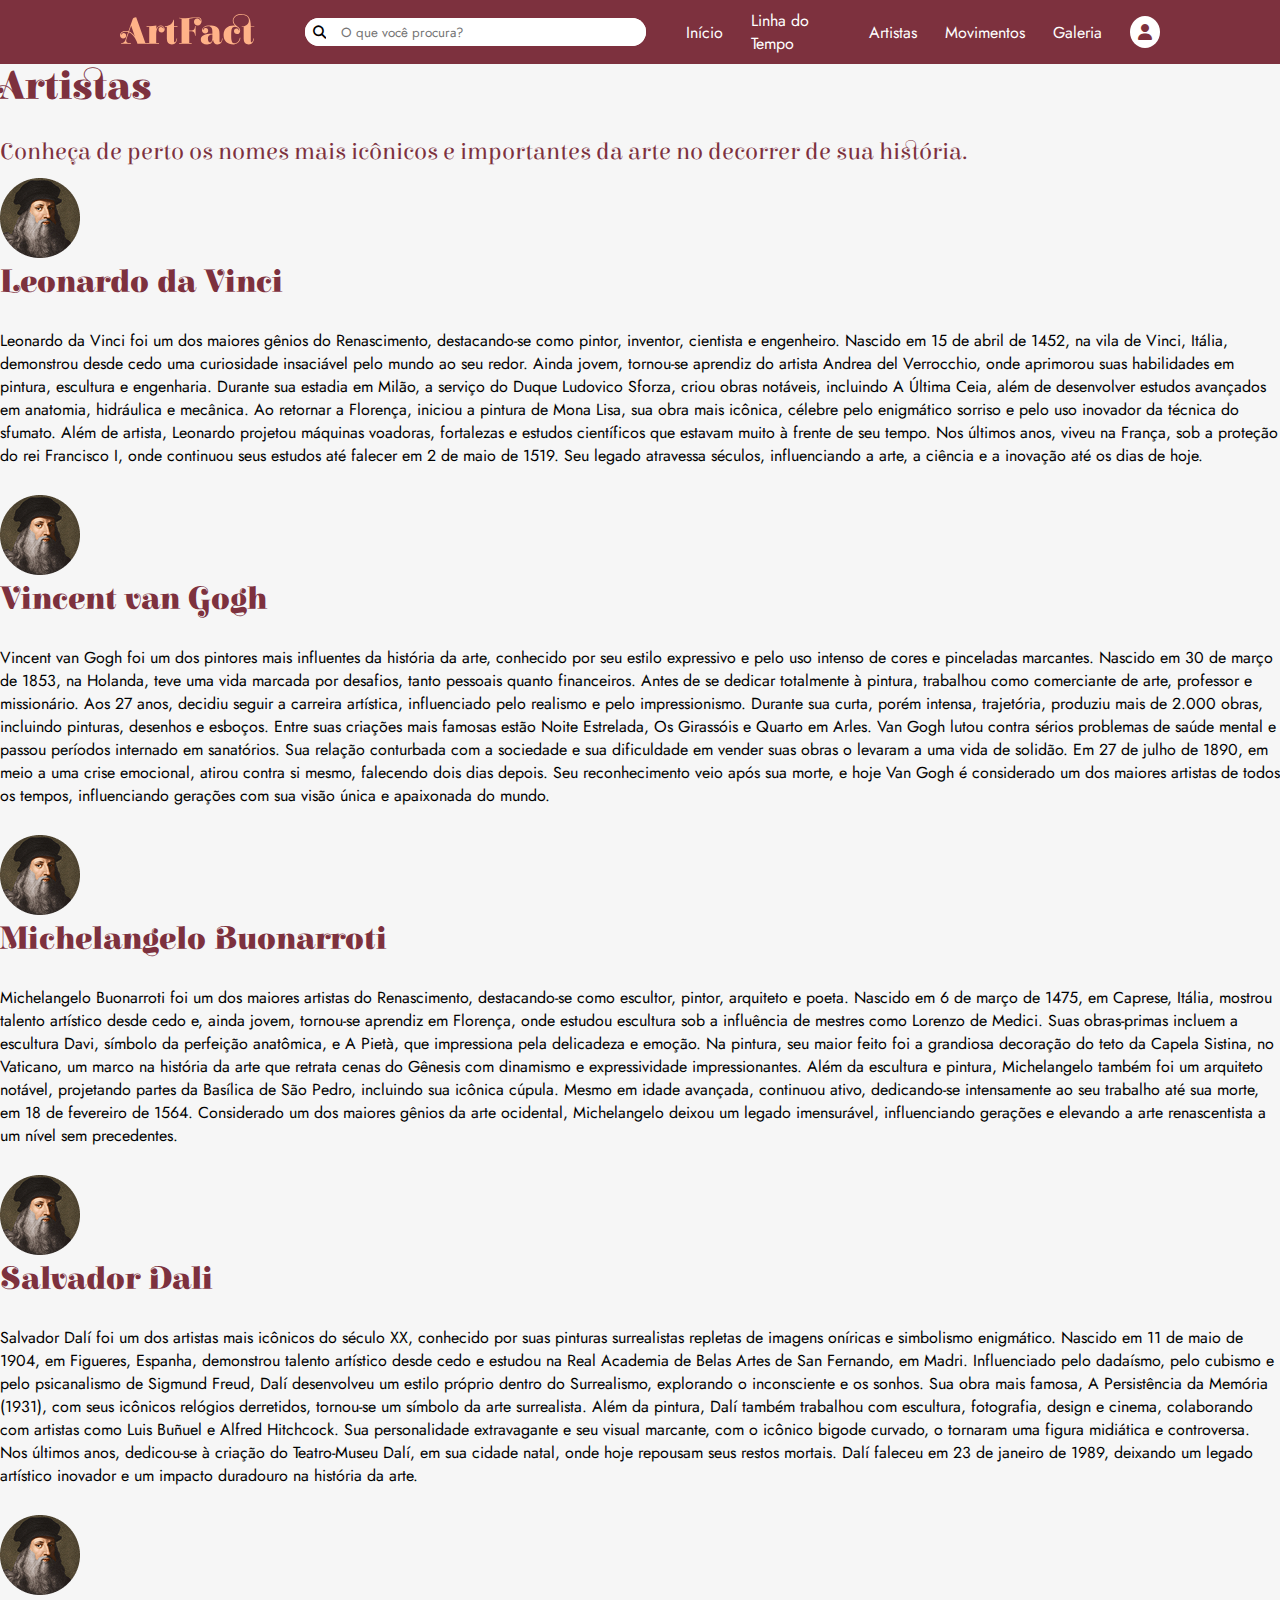
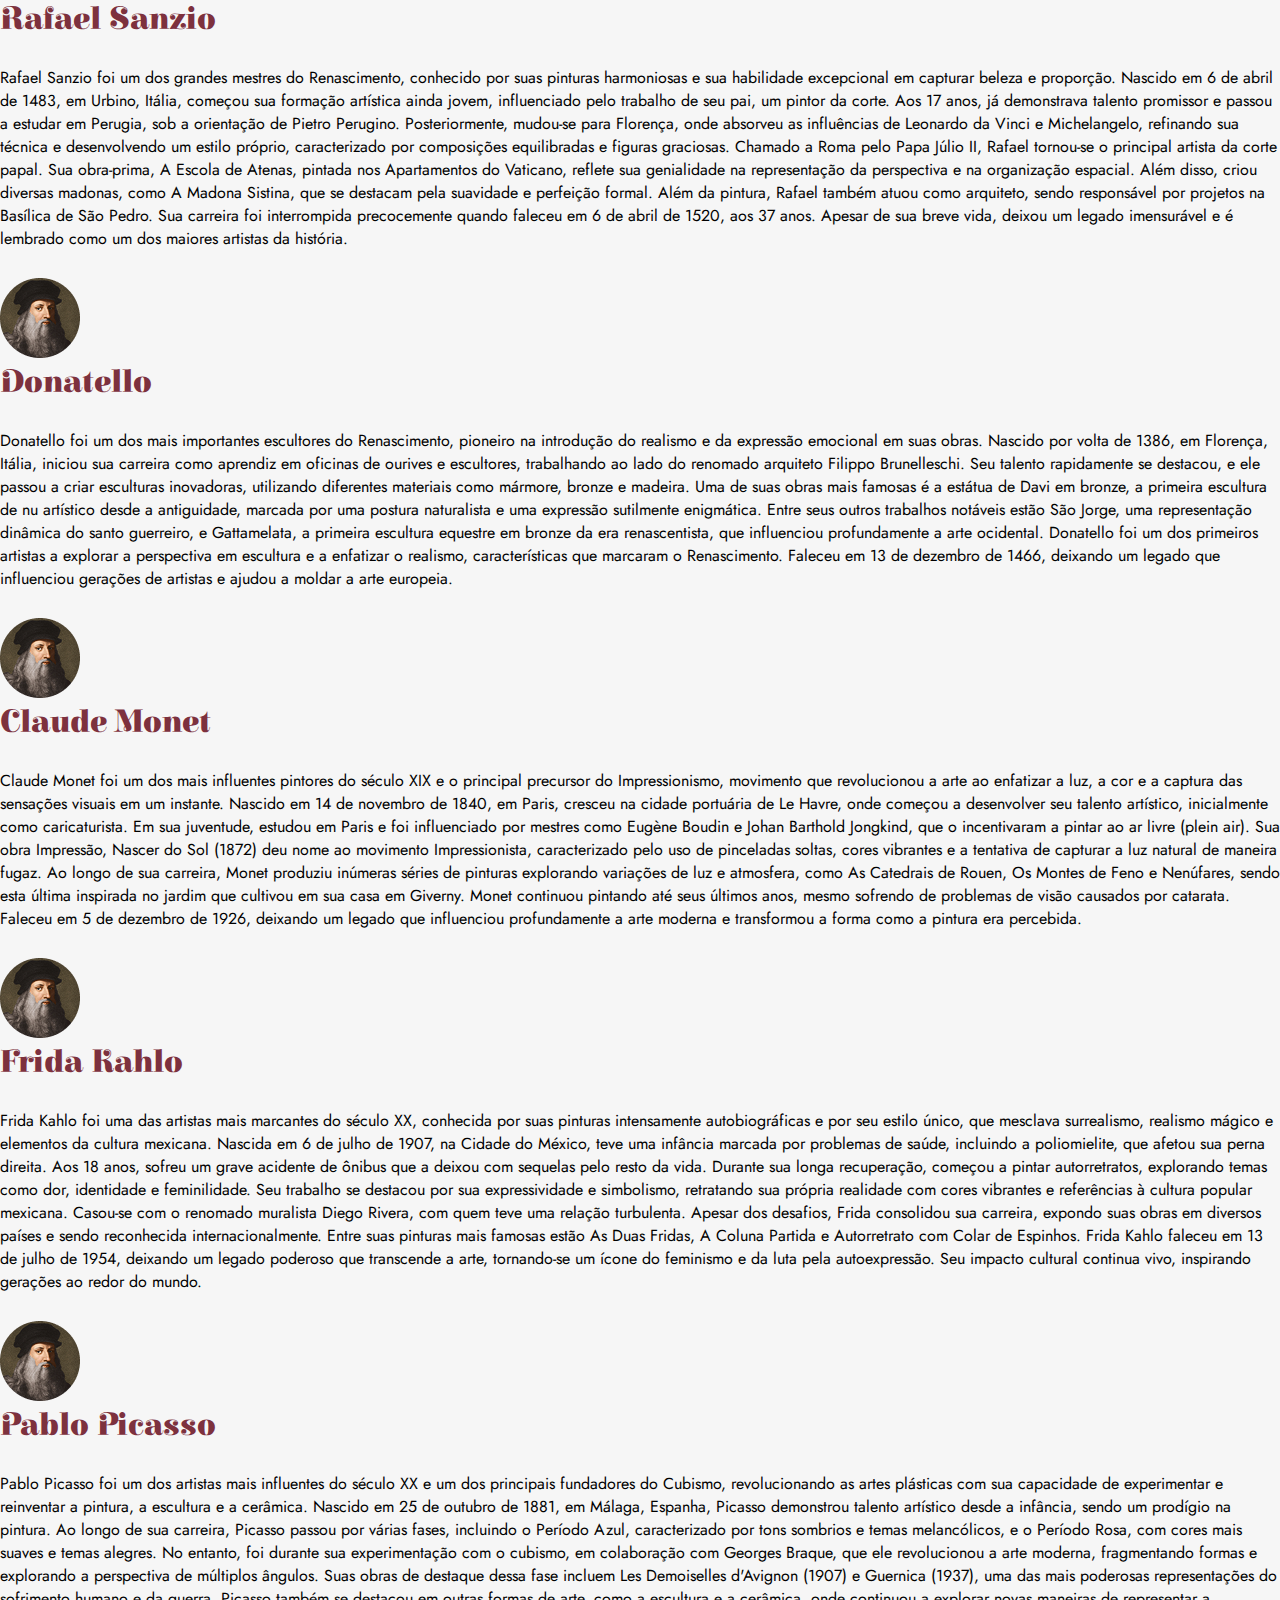
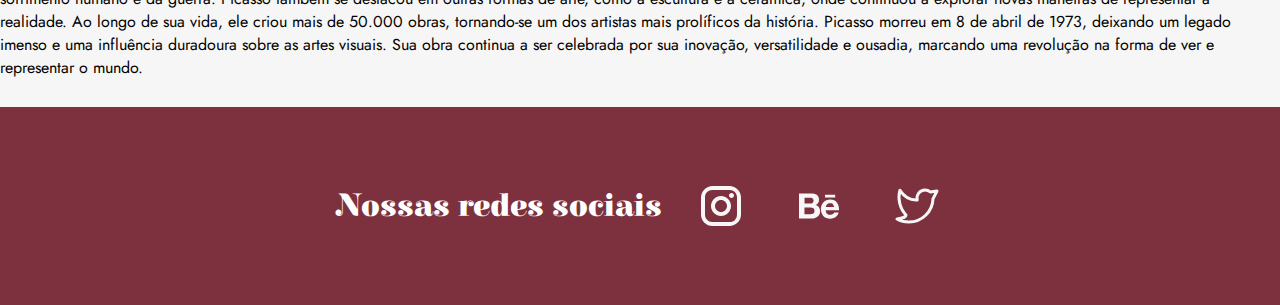
==== artistas.html @ ca71ed94 "finalizei a pagina de linha do tempo e comecei a pagina de artistas" ====
<!DOCTYPE html>
<html lang="pt-br">

<head>
    <meta charset="UTF-8">
    <meta name="viewport" content="width=device-width, initial-scale=1.0">
    <link rel="stylesheet" href="https://cdnjs.cloudflare.com/ajax/libs/font-awesome/6.7.2/css/all.min.css"
        integrity="sha512-Evv84Mr4kqVGRNSgIGL/F/aIDqQb7xQ2vcrdIwxfjThSH8CSR7PBEakCr51Ck+w+/U6swU2Im1vVX0SVk9ABhg=="
        crossorigin="anonymous" referrerpolicy="no-referrer" />
    <title>Artistas</title>
    <link rel="stylesheet" href="home.css">
    <link rel="preconnect" href="https://fonts.googleapis.com">
    <link rel="preconnect" href="https://fonts.gstatic.com" crossorigin>
    <link
        href="https://fonts.googleapis.com/css2?family=Italiana&family=Jost:ital,wght@0,100..900;1,100..900&display=swap"
        rel="stylesheet">
    <link rel="preconnect" href="https://fonts.googleapis.com">
    <link rel="preconnect" href="https://fonts.gstatic.com" crossorigin>
    <link
        href="https://fonts.googleapis.com/css2?family=Elsie+Swash+Caps:wght@400;900&family=Italiana&family=Jost:ital,wght@0,100..900;1,100..900&display=swap"
        rel="stylesheet">
</head>
<body>
    <header class="cabecalho">
        <div class="logo">
            <img src="assets/img/Logo_ArtFact.svg" alt="logotipo artfact">
        </div>
        <div class="pesquisa">
            <button>
                <i class="fa fa-magnifying-glass"></i>
            </button>
            <input type="text" placeholder="O que você procura?">
        </div>
        <div class="center">
            <nav>
                <a href="./index.html">Início</a>
                <a href="./linha-do-tempo.html">Linha do Tempo</a>
                <a href="./artistas.html">Artistas</a>
                <a href="movimentos">Movimentos</a>
                <a href="galeria">Galeria</a>
                <a href="login">
                    <i class="fa fa-user"></i>
                </a>
            </nav>
        </div>
    </header>
    <div class="titulo-pagina">
        <h1>
            Artistas
        </h1>
        <h3>
            Conheça de perto os nomes mais icônicos e importantes da arte no decorrer de sua história.
        </h3>
    </div>
    <div class="nomes">
        <div class="artist">
            <img src="assets/img/artistas/davinci.png" alt="">
            <div class="historia">
                <h2>
                    Leonardo da Vinci
                </h2>
                <p>
                    Leonardo da Vinci foi um dos maiores gênios do Renascimento, destacando-se como pintor, inventor, cientista e engenheiro. Nascido em 15 de abril de 1452, na vila de Vinci, Itália, demonstrou desde cedo uma curiosidade insaciável pelo mundo ao seu redor. Ainda jovem, tornou-se aprendiz do artista Andrea del Verrocchio, onde aprimorou suas habilidades em pintura, escultura e engenharia.
Durante sua estadia em Milão, a serviço do Duque Ludovico Sforza, criou obras notáveis, incluindo A Última Ceia, além de desenvolver estudos avançados em anatomia, hidráulica e mecânica. Ao retornar a Florença, iniciou a pintura de Mona Lisa, sua obra mais icônica, célebre pelo enigmático sorriso e pelo uso inovador da técnica do sfumato.
Além de artista, Leonardo projetou máquinas voadoras, fortalezas e estudos científicos que estavam muito à frente de seu tempo. Nos últimos anos, viveu na França, sob a proteção do rei Francisco I, onde continuou seus estudos até falecer em 2 de maio de 1519. Seu legado atravessa séculos, influenciando a arte, a ciência e a inovação até os dias de hoje.
                </p>
            </div>
        </div>
        <div class="artist">
            <img src="assets/img/artistas/davinci.png" alt="">
            <div class="historia">
                <h2>
                    Vincent van Gogh
                </h2>
                <p>
                    Vincent van Gogh foi um dos pintores mais influentes da história da arte, conhecido por seu estilo expressivo e pelo uso intenso de cores e pinceladas marcantes. Nascido em 30 de março de 1853, na Holanda, teve uma vida marcada por desafios, tanto pessoais quanto financeiros. Antes de se dedicar totalmente à pintura, trabalhou como comerciante de arte, professor e missionário.
Aos 27 anos, decidiu seguir a carreira artística, influenciado pelo realismo e pelo impressionismo. Durante sua curta, porém intensa, trajetória, produziu mais de 2.000 obras, incluindo pinturas, desenhos e esboços. Entre suas criações mais famosas estão Noite Estrelada, Os Girassóis e Quarto em Arles.
Van Gogh lutou contra sérios problemas de saúde mental e passou períodos internado em sanatórios. Sua relação conturbada com a sociedade e sua dificuldade em vender suas obras o levaram a uma vida de solidão. Em 27 de julho de 1890, em meio a uma crise emocional, atirou contra si mesmo, falecendo dois dias depois.
Seu reconhecimento veio após sua morte, e hoje Van Gogh é considerado um dos maiores artistas de todos os tempos, influenciando gerações com sua visão única e apaixonada do mundo.
                </p>
            </div>
        </div>
        <div class="artist">
            <img src="assets/img/artistas/davinci.png" alt="">
            <div class="historia">
                <h2>
                    Michelangelo Buonarroti
                </h2>
                <p>
                    Michelangelo Buonarroti foi um dos maiores artistas do Renascimento, destacando-se como escultor, pintor, arquiteto e poeta. Nascido em 6 de março de 1475, em Caprese, Itália, mostrou talento artístico desde cedo e, ainda jovem, tornou-se aprendiz em Florença, onde estudou escultura sob a influência de mestres como Lorenzo de Medici.
Suas obras-primas incluem a escultura Davi, símbolo da perfeição anatômica, e A Pietà, que impressiona pela delicadeza e emoção. Na pintura, seu maior feito foi a grandiosa decoração do teto da Capela Sistina, no Vaticano, um marco na história da arte que retrata cenas do Gênesis com dinamismo e expressividade impressionantes.
Além da escultura e pintura, Michelangelo também foi um arquiteto notável, projetando partes da Basílica de São Pedro, incluindo sua icônica cúpula. Mesmo em idade avançada, continuou ativo, dedicando-se intensamente ao seu trabalho até sua morte, em 18 de fevereiro de 1564.
Considerado um dos maiores gênios da arte ocidental, Michelangelo deixou um legado imensurável, influenciando gerações e elevando a arte renascentista a um nível sem precedentes.
                </p>
            </div>
        </div>
        <div class="artist">
            <img src="assets/img/artistas/davinci.png" alt="">
            <div class="historia">
                <h2>
                    Salvador Dali
                </h2>
                <p>
                    Salvador Dalí foi um dos artistas mais icônicos do século XX, conhecido por suas pinturas surrealistas repletas de imagens oníricas e simbolismo enigmático. Nascido em 11 de maio de 1904, em Figueres, Espanha, demonstrou talento artístico desde cedo e estudou na Real Academia de Belas Artes de San Fernando, em Madri.
Influenciado pelo dadaísmo, pelo cubismo e pelo psicanalismo de Sigmund Freud, Dalí desenvolveu um estilo próprio dentro do Surrealismo, explorando o inconsciente e os sonhos. Sua obra mais famosa, A Persistência da Memória (1931), com seus icônicos relógios derretidos, tornou-se um símbolo da arte surrealista.
Além da pintura, Dalí também trabalhou com escultura, fotografia, design e cinema, colaborando com artistas como Luis Buñuel e Alfred Hitchcock. Sua personalidade extravagante e seu visual marcante, com o icônico bigode curvado, o tornaram uma figura midiática e controversa.
Nos últimos anos, dedicou-se à criação do Teatro-Museu Dalí, em sua cidade natal, onde hoje repousam seus restos mortais. Dalí faleceu em 23 de janeiro de 1989, deixando um legado artístico inovador e um impacto duradouro na história da arte.
                </p>
            </div>
        </div>
        <div class="artist">
            <img src="assets/img/artistas/davinci.png" alt="">
            <div class="historia">
                <h2>
                    Rafael Sanzio
                </h2>
                <p>
                    Rafael Sanzio foi um dos grandes mestres do Renascimento, conhecido por suas pinturas harmoniosas e sua habilidade excepcional em capturar beleza e proporção. Nascido em 6 de abril de 1483, em Urbino, Itália, começou sua formação artística ainda jovem, influenciado pelo trabalho de seu pai, um pintor da corte.
Aos 17 anos, já demonstrava talento promissor e passou a estudar em Perugia, sob a orientação de Pietro Perugino. Posteriormente, mudou-se para Florença, onde absorveu as influências de Leonardo da Vinci e Michelangelo, refinando sua técnica e desenvolvendo um estilo próprio, caracterizado por composições equilibradas e figuras graciosas.
Chamado a Roma pelo Papa Júlio II, Rafael tornou-se o principal artista da corte papal. Sua obra-prima, A Escola de Atenas, pintada nos Apartamentos do Vaticano, reflete sua genialidade na representação da perspectiva e na organização espacial. Além disso, criou diversas madonas, como A Madona Sistina, que se destacam pela suavidade e perfeição formal.
Além da pintura, Rafael também atuou como arquiteto, sendo responsável por projetos na Basílica de São Pedro. Sua carreira foi interrompida precocemente quando faleceu em 6 de abril de 1520, aos 37 anos. Apesar de sua breve vida, deixou um legado imensurável e é lembrado como um dos maiores artistas da história.
                </p>
            </div>
        </div>
        <div class="artist">
            <img src="assets/img/artistas/davinci.png" alt="">
            <div class="historia">
                <h2>
                    Donatello
                </h2>
                <p>
                    Donatello foi um dos mais importantes escultores do Renascimento, pioneiro na introdução do realismo e da expressão emocional em suas obras. Nascido por volta de 1386, em Florença, Itália, iniciou sua carreira como aprendiz em oficinas de ourives e escultores, trabalhando ao lado do renomado arquiteto Filippo Brunelleschi.
Seu talento rapidamente se destacou, e ele passou a criar esculturas inovadoras, utilizando diferentes materiais como mármore, bronze e madeira. Uma de suas obras mais famosas é a estátua de Davi em bronze, a primeira escultura de nu artístico desde a antiguidade, marcada por uma postura naturalista e uma expressão sutilmente enigmática.
Entre seus outros trabalhos notáveis estão São Jorge, uma representação dinâmica do santo guerreiro, e Gattamelata, a primeira escultura equestre em bronze da era renascentista, que influenciou profundamente a arte ocidental.
Donatello foi um dos primeiros artistas a explorar a perspectiva em escultura e a enfatizar o realismo, características que marcaram o Renascimento. Faleceu em 13 de dezembro de 1466, deixando um legado que influenciou gerações de artistas e ajudou a moldar a arte europeia.
                </p>
            </div>
        </div>
        <div class="artist">
            <img src="assets/img/artistas/davinci.png" alt="">
            <div class="historia">
                <h2>
                    Claude Monet
                </h2>
                <p>
                    Claude Monet foi um dos mais influentes pintores do século XIX e o principal precursor do Impressionismo, movimento que revolucionou a arte ao enfatizar a luz, a cor e a captura das sensações visuais em um instante. Nascido em 14 de novembro de 1840, em Paris, cresceu na cidade portuária de Le Havre, onde começou a desenvolver seu talento artístico, inicialmente como caricaturista.
Em sua juventude, estudou em Paris e foi influenciado por mestres como Eugène Boudin e Johan Barthold Jongkind, que o incentivaram a pintar ao ar livre (plein air). Sua obra Impressão, Nascer do Sol (1872) deu nome ao movimento Impressionista, caracterizado pelo uso de pinceladas soltas, cores vibrantes e a tentativa de capturar a luz natural de maneira fugaz.
Ao longo de sua carreira, Monet produziu inúmeras séries de pinturas explorando variações de luz e atmosfera, como As Catedrais de Rouen, Os Montes de Feno e Nenúfares, sendo esta última inspirada no jardim que cultivou em sua casa em Giverny.
Monet continuou pintando até seus últimos anos, mesmo sofrendo de problemas de visão causados por catarata. Faleceu em 5 de dezembro de 1926, deixando um legado que influenciou profundamente a arte moderna e transformou a forma como a pintura era percebida.
                </p>
            </div>
        </div>
        <div class="artist">
            <img src="assets/img/artistas/davinci.png" alt="">
            <div class="historia">
                <h2>
                    Frida Kahlo
                </h2>
                <p>
                    Frida Kahlo foi uma das artistas mais marcantes do século XX, conhecida por suas pinturas intensamente autobiográficas e por seu estilo único, que mesclava surrealismo, realismo mágico e elementos da cultura mexicana. Nascida em 6 de julho de 1907, na Cidade do México, teve uma infância marcada por problemas de saúde, incluindo a poliomielite, que afetou sua perna direita.
Aos 18 anos, sofreu um grave acidente de ônibus que a deixou com sequelas pelo resto da vida. Durante sua longa recuperação, começou a pintar autorretratos, explorando temas como dor, identidade e feminilidade. Seu trabalho se destacou por sua expressividade e simbolismo, retratando sua própria realidade com cores vibrantes e referências à cultura popular mexicana.
Casou-se com o renomado muralista Diego Rivera, com quem teve uma relação turbulenta. Apesar dos desafios, Frida consolidou sua carreira, expondo suas obras em diversos países e sendo reconhecida internacionalmente. Entre suas pinturas mais famosas estão As Duas Fridas, A Coluna Partida e Autorretrato com Colar de Espinhos.
Frida Kahlo faleceu em 13 de julho de 1954, deixando um legado poderoso que transcende a arte, tornando-se um ícone do feminismo e da luta pela autoexpressão. Seu impacto cultural continua vivo, inspirando gerações ao redor do mundo.
                </p>
            </div>
        </div>
        <div class="artist">
            <img src="assets/img/artistas/davinci.png" alt="">
            <div class="historia">
                <h2>
                    Pablo Picasso
                </h2>
                <p>
                    Pablo Picasso foi um dos artistas mais influentes do século XX e um dos principais fundadores do Cubismo, revolucionando as artes plásticas com sua capacidade de experimentar e reinventar a pintura, a escultura e a cerâmica. Nascido em 25 de outubro de 1881, em Málaga, Espanha, Picasso demonstrou talento artístico desde a infância, sendo um prodígio na pintura.
Ao longo de sua carreira, Picasso passou por várias fases, incluindo o Período Azul, caracterizado por tons sombrios e temas melancólicos, e o Período Rosa, com cores mais suaves e temas alegres. No entanto, foi durante sua experimentação com o cubismo, em colaboração com Georges Braque, que ele revolucionou a arte moderna, fragmentando formas e explorando a perspectiva de múltiplos ângulos. Suas obras de destaque dessa fase incluem Les Demoiselles d'Avignon (1907) e Guernica (1937), uma das mais poderosas representações do sofrimento humano e da guerra.
Picasso também se destacou em outras formas de arte, como a escultura e a cerâmica, onde continuou a explorar novas maneiras de representar a realidade. Ao longo de sua vida, ele criou mais de 50.000 obras, tornando-se um dos artistas mais prolíficos da história.
Picasso morreu em 8 de abril de 1973, deixando um legado imenso e uma influência duradoura sobre as artes visuais. Sua obra continua a ser celebrada por sua inovação, versatilidade e ousadia, marcando uma revolução na forma de ver e representar o mundo.
                </p>
            </div>
        </div>
    </div>
    <footer class="rodape">
        <h2>
            Nossas redes sociais
        </h2>
        <div class="redes">
            <img src="assets/img/icons/mdi_instagram.svg" alt="logo-do-instagram">
            <img src="assets/img/icons/uil_behance.svg" alt="logo-do-behance">
            <img src="assets/img/icons/hugeicons_twitter.svg" alt="logo-do-twitter">
        </div>
    </footer>
</body>
</html>
---- home.css ----
*{
    margin: 0;
    padding: 0;
    box-sizing: border-box;
    outline: 0;
    font-family: "Jost", sans-serif;
}

body {
    background-color: #F6F6F6;
    overflow-x: hidden;
}

h1 {
    font-family: "Elsie Swash Caps", serif;
    font-weight: 900;
    color: #7D313E;
    margin-bottom: 28px;
    font-size: 40px;
}

h2 {
    font-family: "Elsie Swash Caps", serif;
    font-weight: 900;
    color: #7D313E;
    margin-bottom: 28px;
    font-size: 32px;
}

h3 {
    font-family: "Elsie Swash Caps", serif;
    font-weight: 400;
    color: #7D313E;
    margin-bottom: 12px;
    font-size: 24px;
}

p {
    margin-bottom: 28px;
}

.cabecalho {
    background-color: #7D313E;
    display: flex;
    justify-content: space-between;
    height: 64px;
    align-items: center;
}

.logo {
    margin-left: 120px;
    margin-right: 50px;
}

nav {
    margin-right: 120px;
    margin-left: 40px;
    display: flex;
    gap: 28px;
    align-items: center;
}

.pesquisa {
    width: 350px;
    display: flex;
    justify-content: center;
    background-color: #fff;
    border-radius: 50px;
    overflow: hidden;
}

.pesquisa button {
    background-color: #fff;
    border: none;
    padding-left: 8px;
}

input {
    height: 28px;
    width: 407px;
    border: none;
    padding-left: 15px;
}

nav a {
    text-decoration: none;
    color: #fff;
}

nav i {
    background-color: #fff;
    color: #7D313E;
    padding: 8px;
    border-radius: 50%;
}

.sobre-nos {
    margin: 150px 120px;
}

.sobre-nos p {
    text-align: justify;
}

.banner {
    /* height: 356px; */
    height: fit-content;
}
.banner img {
    width: 100%;
    height: 100%;
}

.nomes-iconicos {
    margin: 120px;
}

.artistas {
    margin-top: 44px;
}

.linha {
    display: flex;
    justify-content: space-between;
}

.artista {
    display: flex;
    background-color: #272423;
    width: 387px;
    margin-bottom: 20px;
    margin-right: 20px;
    border-radius: 100px;
}

.texto h3 {
    color: #fff;
    margin-top: 12px;
    margin-left: 20px;
    margin-bottom: 0;
}

.texto p {
    color: #fff;
    margin-left: 20px;
    margin-top: 0;
    margin-bottom: 14px;
}

.rodape {
    background-color: #7D313E;
    display: flex;
    align-items: center;
    justify-content: center;
    gap: 35px;
    padding: 75px 0;
}

.rodape h2 {
    color: #fff;
    margin-bottom: 0;
}

.redes {
    display: flex;
    gap: 50px;
}

.rodape img {
    width: 48px;
}
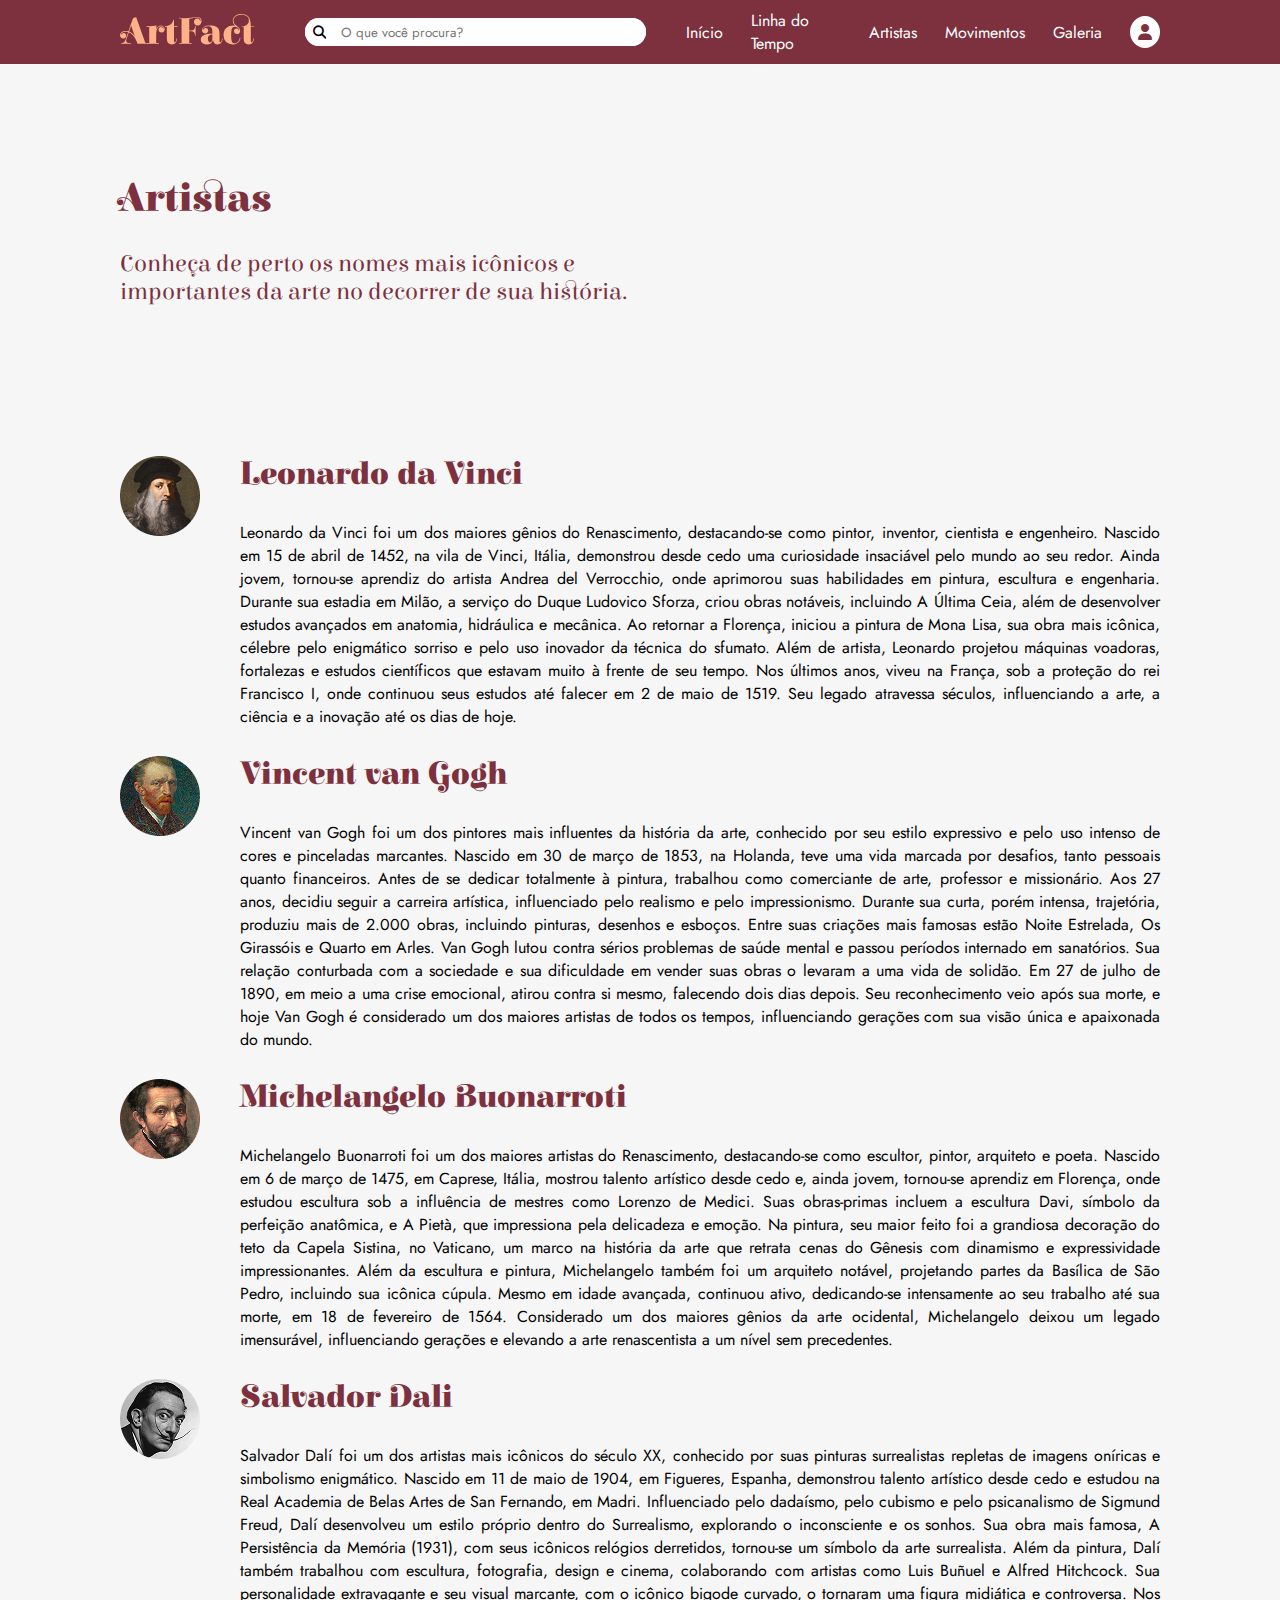
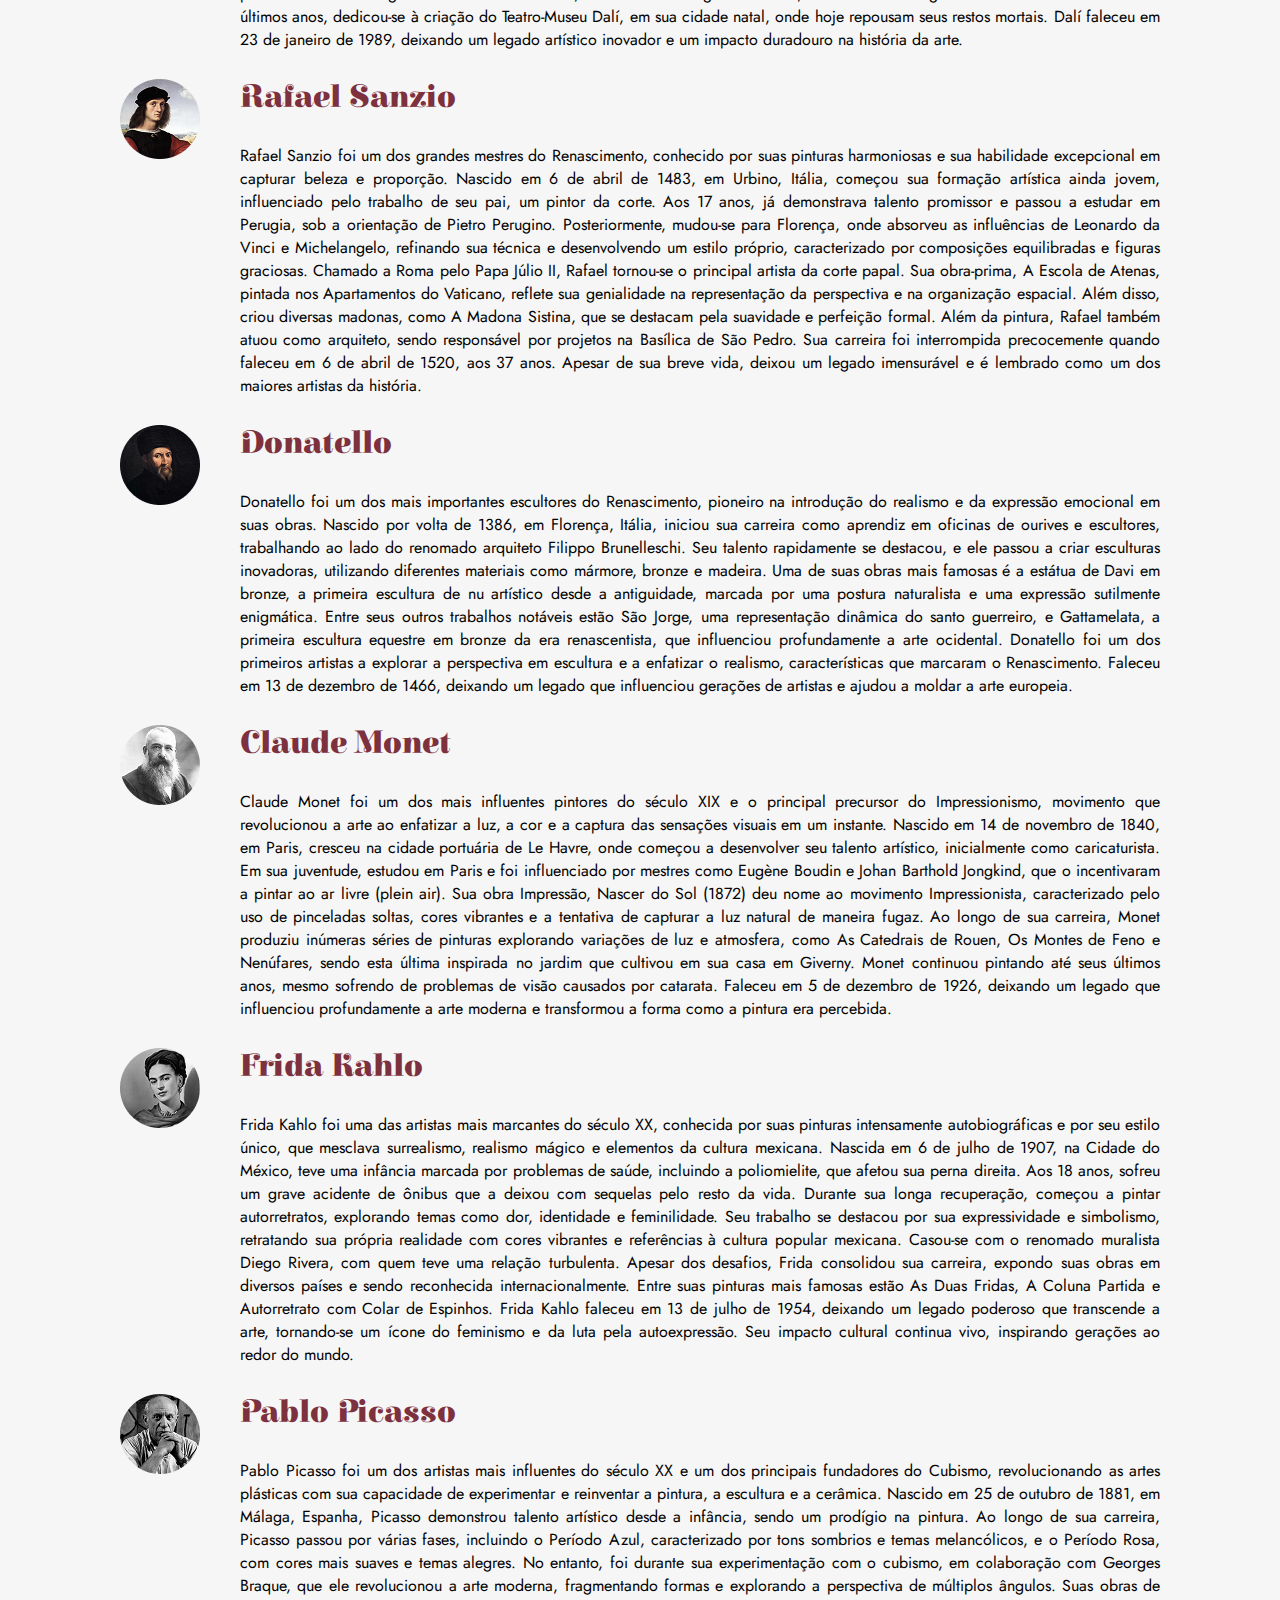
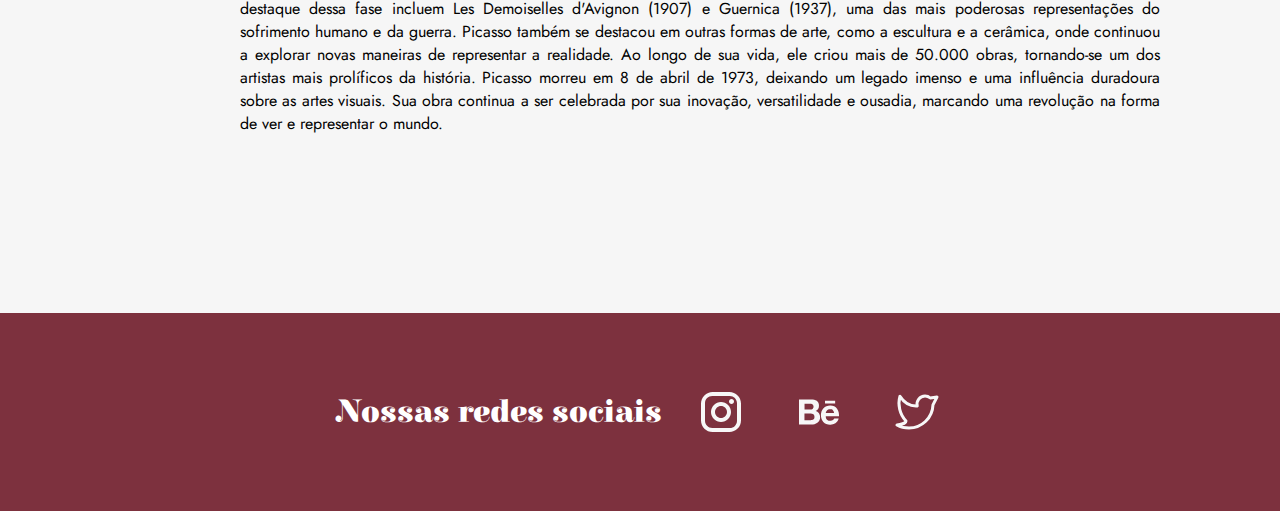
==== commit a599b840: "pagina de login em andamento" ====
--- a/artistas.html
+++ b/artistas.html
@@ -9,6 +9,7 @@
         crossorigin="anonymous" referrerpolicy="no-referrer" />
     <title>Artistas</title>
     <link rel="stylesheet" href="home.css">
+    <link rel="stylesheet" href="artistas.css">
     <link rel="preconnect" href="https://fonts.googleapis.com">
     <link rel="preconnect" href="https://fonts.gstatic.com" crossorigin>
     <link
@@ -38,7 +39,7 @@
                 <a href="./artistas.html">Artistas</a>
                 <a href="movimentos">Movimentos</a>
                 <a href="galeria">Galeria</a>
-                <a href="login">
+                <a href="./login.html">
                     <i class="fa fa-user"></i>
                 </a>
             </nav>
@@ -67,7 +68,7 @@
             </div>
         </div>
         <div class="artist">
-            <img src="assets/img/artistas/davinci.png" alt="">
+            <img src="assets/img/artistas/vangogh.png" alt="">
             <div class="historia">
                 <h2>
                     Vincent van Gogh
@@ -81,7 +82,7 @@
             </div>
         </div>
         <div class="artist">
-            <img src="assets/img/artistas/davinci.png" alt="">
+            <img src="assets/img/artistas/michelangelo.png" alt="">
             <div class="historia">
                 <h2>
                     Michelangelo Buonarroti
@@ -95,7 +96,7 @@
             </div>
         </div>
         <div class="artist">
-            <img src="assets/img/artistas/davinci.png" alt="">
+            <img src="assets/img/artistas/dali.png" alt="">
             <div class="historia">
                 <h2>
                     Salvador Dali
@@ -109,7 +110,7 @@
             </div>
         </div>
         <div class="artist">
-            <img src="assets/img/artistas/davinci.png" alt="">
+            <img src="assets/img/artistas/rafael.png" alt="">
             <div class="historia">
                 <h2>
                     Rafael Sanzio
@@ -123,7 +124,7 @@
             </div>
         </div>
         <div class="artist">
-            <img src="assets/img/artistas/davinci.png" alt="">
+            <img src="assets/img/artistas/donatelo.png" alt="">
             <div class="historia">
                 <h2>
                     Donatello
@@ -137,7 +138,7 @@
             </div>
         </div>
         <div class="artist">
-            <img src="assets/img/artistas/davinci.png" alt="">
+            <img src="assets/img/artistas/monet.png" alt="">
             <div class="historia">
                 <h2>
                     Claude Monet
@@ -151,7 +152,7 @@
             </div>
         </div>
         <div class="artist">
-            <img src="assets/img/artistas/davinci.png" alt="">
+            <img src="assets/img/artistas/frida.png" alt="">
             <div class="historia">
                 <h2>
                     Frida Kahlo
@@ -165,7 +166,7 @@
             </div>
         </div>
         <div class="artist">
-            <img src="assets/img/artistas/davinci.png" alt="">
+            <img src="assets/img/artistas/picasso.png" alt="">
             <div class="historia">
                 <h2>
                     Pablo Picasso
--- a/artistas.css
+++ b/artistas.css
@@ -0,0 +1,23 @@
+.titulo-pagina {
+    width: 590px;
+    margin-left: 120px;
+    margin-top: 112px;
+}
+
+.nomes {
+    margin: 150px 120px;
+}
+
+.nomes p {
+    text-align: justify;
+}
+
+.nomes h2 {
+    
+}
+
+.artist {
+    display: flex;
+    align-items: flex-start;
+    gap: 40px;
+}